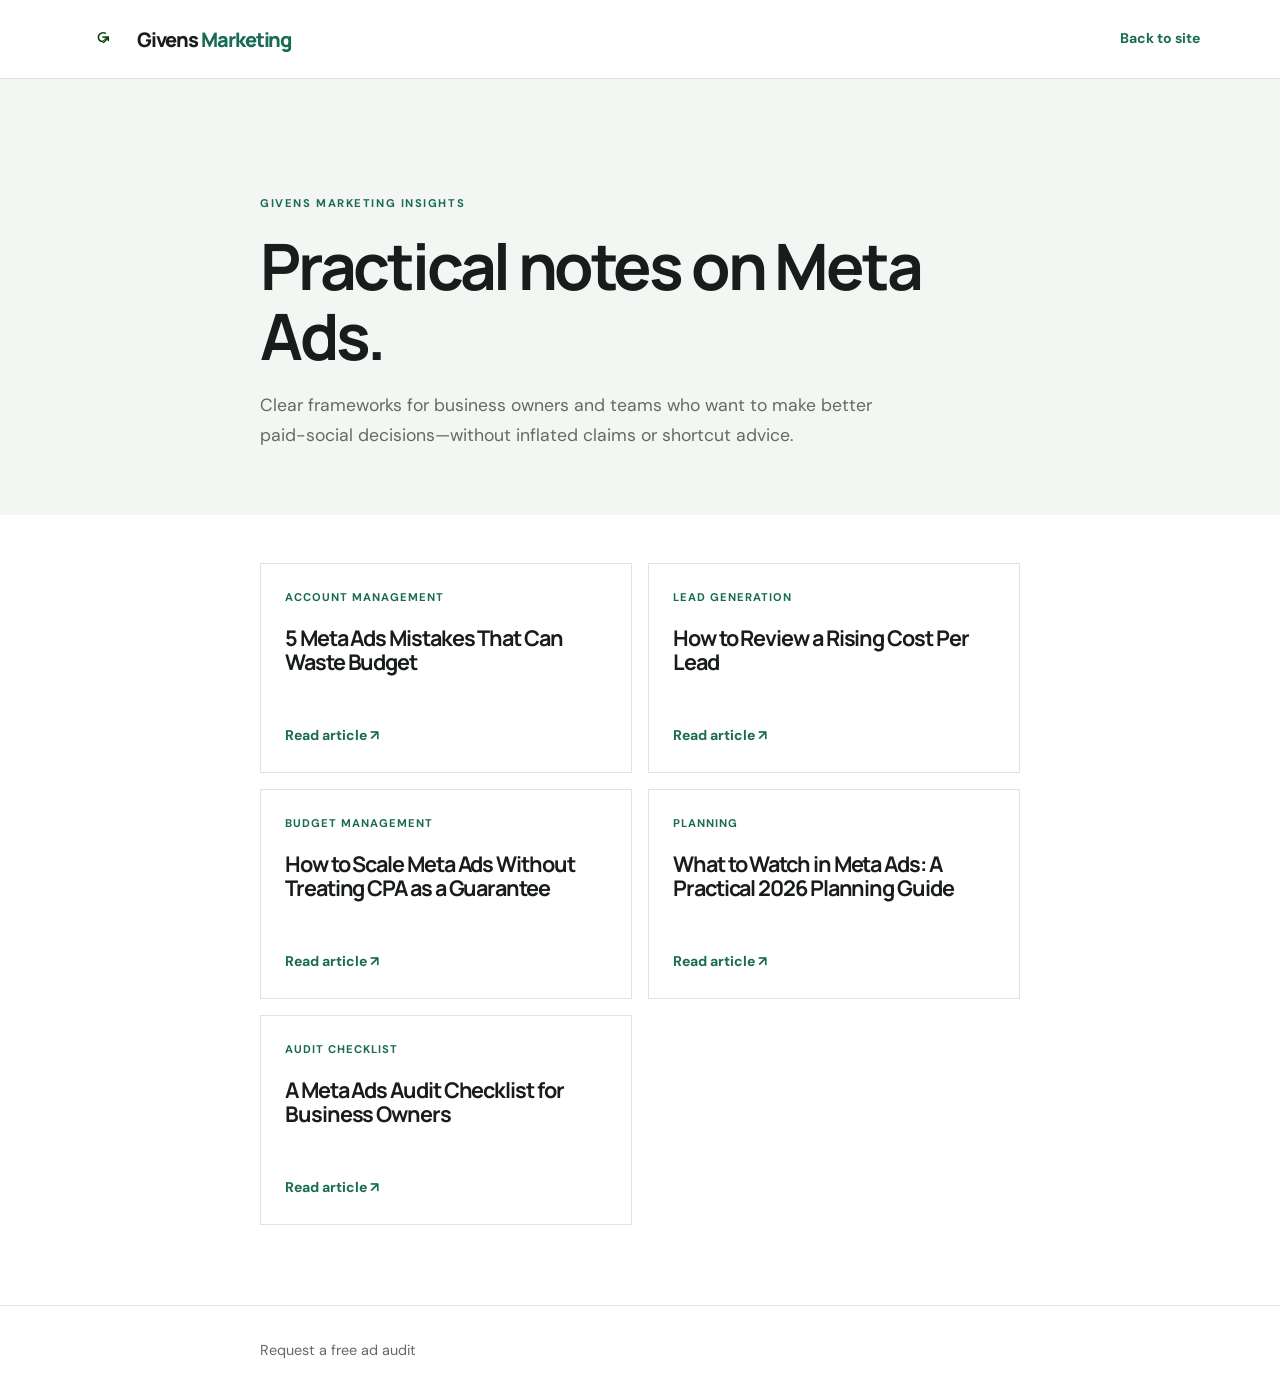
==== blog/index.html @ 4f928470 "Update Givens Marketing website" ====
﻿<!doctype html><html lang="en"><head><meta charset="utf-8"><meta name="viewport" content="width=device-width,initial-scale=1"><title>Meta Ads Insights | Givens Marketing</title><meta name="description" content="Practical Meta Ads articles from Givens Marketing on audits, creative testing, lead generation, and campaign management."><link rel="canonical" href="https://givensmarketing.vercel.app/blog/"><link rel="icon" href="../images/favicon.ico"><link rel="preconnect" href="https://fonts.googleapis.com"><link rel="preconnect" href="https://fonts.gstatic.com" crossorigin><link href="https://fonts.googleapis.com/css2?family=DM+Sans:wght@400;500;600;700&family=Manrope:wght@500;600;700;800&display=swap" rel="stylesheet"><link rel="stylesheet" href="blog.css"></head><body><header class="blog-header"><div class="blog-wrap blog-nav"><a class="blog-brand" href="../index.html#home"><img src="../images/logo.png" alt="Givens Marketing logo"><span>Givens <i>Marketing</i></span></a><a class="back-link" href="../index.html">Back to site</a></div></header><main><section class="insight-hero"><div class="article-wrap"><p class="kicker">Givens Marketing insights</p><h1>Practical notes on Meta Ads.</h1><p>Clear frameworks for business owners and teams who want to make better paid-social decisions—without inflated claims or shortcut advice.</p></div></section><section class="article-wrap cards"><a href="5-meta-ads-mistakes.html"><p>Account management</p><h2>5 Meta Ads Mistakes That Can Waste Budget</h2><span>Read article ↗</span></a><a href="reduce-cost-per-lead.html"><p>Lead generation</p><h2>How to Review a Rising Cost Per Lead</h2><span>Read article ↗</span></a><a href="scaling-ads-without-increasing-cpa.html"><p>Budget management</p><h2>How to Scale Meta Ads Without Treating CPA as a Guarantee</h2><span>Read article ↗</span></a><a href="meta-ads-trends-2026.html"><p>Planning</p><h2>What to Watch in Meta Ads: A Practical 2026 Planning Guide</h2><span>Read article ↗</span></a><a href="meta-ads-audit-checklist.html"><p>Audit checklist</p><h2>A Meta Ads Audit Checklist for Business Owners</h2><span>Read article ↗</span></a></section></main><footer class="blog-footer"><div class="article-wrap"><a href="../index.html#contact">Request a free ad audit</a></div></footer></body></html>
---- blog/blog.css ----
﻿:root{--ink:#181c1a;--muted:#626b66;--line:#dfe4e0;--soft:#f3f6f3;--green:#1a6b54;--max:760px;--display:Manrope,sans-serif;--body:"DM Sans",sans-serif}*{box-sizing:border-box}body{margin:0;color:var(--ink);font:16px/1.7 var(--body)}a{color:inherit;text-decoration:none}.blog-wrap{width:min(1120px,calc(100% - 40px));margin:auto}.article-wrap{width:min(var(--max),calc(100% - 40px));margin:auto}.blog-header{border-bottom:1px solid var(--line);background:#fff}.blog-nav{height:78px;display:flex;align-items:center;justify-content:space-between}.blog-brand{display:flex;align-items:center;gap:.55rem;font:800 1.25rem var(--display);letter-spacing:-.055em}.blog-brand img{width:48px;height:48px;object-fit:contain;border-radius:50%}.blog-brand i{color:var(--green);font-style:normal}.back-link{font-size:.88rem;font-weight:700;color:var(--green)}.article-head,.insight-hero{padding:clamp(4rem,9vw,7.5rem) 0 4rem;background:var(--soft)}.kicker{color:var(--green);font-size:.7rem;font-weight:700;letter-spacing:.14em;text-transform:uppercase;margin:0 0 1.1rem}.article-head h1,.insight-hero h1,.cards h2{font-family:var(--display);line-height:1.1;letter-spacing:-.05em}.article-head h1,.insight-hero h1{font-size:clamp(2.45rem,5vw,4.5rem);margin:0}.dek,.insight-hero>div>p:last-child{font-size:1.1rem;color:var(--muted);margin:1.2rem 0 0;max-width:640px}.byline{font-size:.83rem;color:var(--muted);margin-top:1.6rem}.byline span{margin:0 .4rem}.article-body{padding:3.5rem 0 5rem}.article-body>p:first-child{font-size:1.16rem;color:#39423d}.article-body h2{font:700 1.6rem/1.2 var(--display);letter-spacing:-.035em;margin:2.6rem 0 .7rem}.article-body p{margin:.5rem 0 1.15rem}.article-note{margin:2.5rem 0;padding:1.25rem 1.4rem;background:var(--soft);border-left:3px solid var(--green)}.article-note p{color:var(--muted);font-size:.92rem;margin:.4rem 0 0}.article-cta{margin-top:3rem;padding:1.7rem;background:var(--ink);color:#fff}.article-cta p{font:700 1.1rem var(--display);margin:0 0 .7rem}.article-cta a{color:#b9d9cd;font-weight:700}.blog-footer{border-top:1px solid var(--line);padding:2rem 0;color:var(--muted);font-size:.9rem}.blog-footer .article-wrap{display:flex;justify-content:space-between;gap:1rem}.blog-footer a:hover,.back-link:hover{color:var(--green)}.cards{display:grid;grid-template-columns:repeat(2,1fr);gap:1rem;padding:3rem 0 5rem}.cards a{border:1px solid var(--line);padding:1.5rem;min-height:210px;display:flex;flex-direction:column;transition:.2s}.cards a:hover{transform:translateY(-3px);box-shadow:0 16px 35px #16251c12}.cards p{color:var(--green);font-size:.7rem;font-weight:700;letter-spacing:.09em;text-transform:uppercase;margin:0 0 1.2rem}.cards h2{font-size:1.35rem;margin:0}.cards span{margin-top:auto;padding-top:1.5rem;font-size:.88rem;font-weight:700;color:var(--green)}@media(max-width:640px){.blog-wrap,.article-wrap{width:min(100% - 32px,var(--max))}.blog-brand img{width:42px;height:42px}.cards{grid-template-columns:1fr}.article-head,.insight-hero{padding-top:4rem}.article-body{padding-top:2.5rem}.blog-footer .article-wrap{display:block}.blog-footer a{display:block;margin:.5rem 0}}
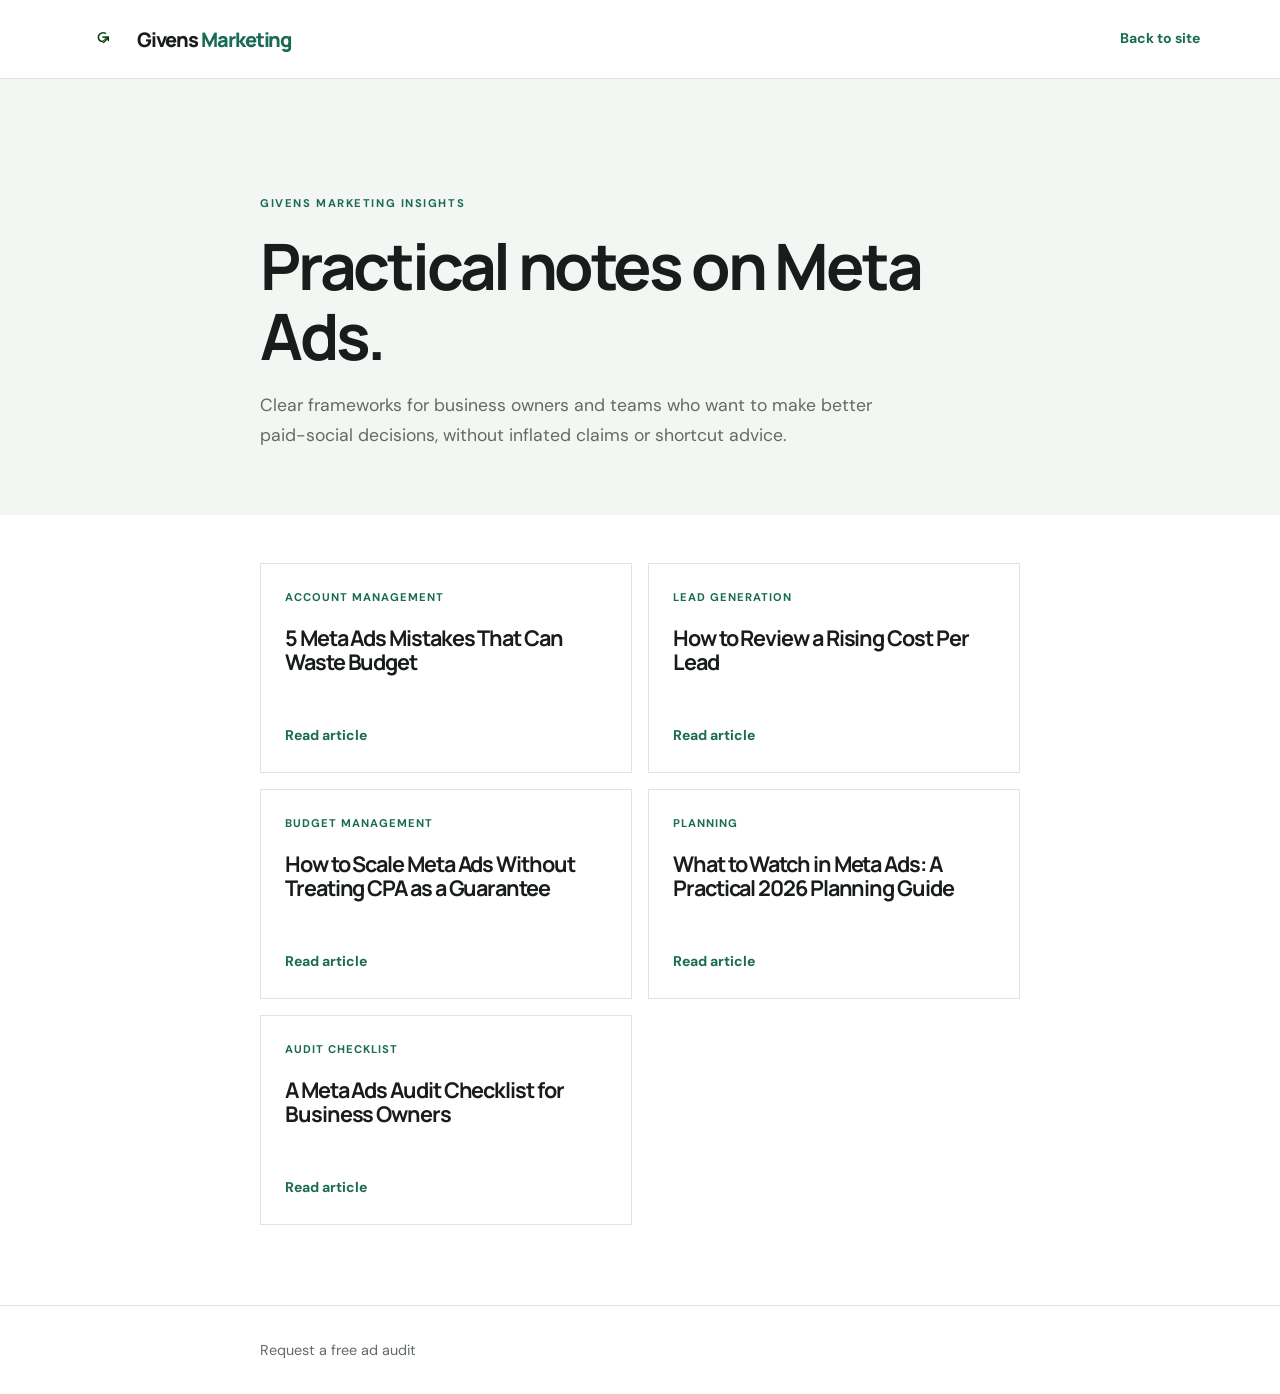
==== commit 8ed2e0d8: "Remove non-alphabetic symbols from site text Strip decorative arrows, replace em dashes with commas/" ====
--- a/blog/index.html
+++ b/blog/index.html
@@ -1 +1 @@
-﻿<!doctype html><html lang="en"><head><meta charset="utf-8"><meta name="viewport" content="width=device-width,initial-scale=1"><title>Meta Ads Insights | Givens Marketing</title><meta name="description" content="Practical Meta Ads articles from Givens Marketing on audits, creative testing, lead generation, and campaign management."><link rel="canonical" href="https://givensmarketing.vercel.app/blog/"><link rel="icon" href="../images/favicon.ico"><link rel="preconnect" href="https://fonts.googleapis.com"><link rel="preconnect" href="https://fonts.gstatic.com" crossorigin><link href="https://fonts.googleapis.com/css2?family=DM+Sans:wght@400;500;600;700&family=Manrope:wght@500;600;700;800&display=swap" rel="stylesheet"><link rel="stylesheet" href="blog.css"></head><body><header class="blog-header"><div class="blog-wrap blog-nav"><a class="blog-brand" href="../index.html#home"><img src="../images/logo.png" alt="Givens Marketing logo"><span>Givens <i>Marketing</i></span></a><a class="back-link" href="../index.html">Back to site</a></div></header><main><section class="insight-hero"><div class="article-wrap"><p class="kicker">Givens Marketing insights</p><h1>Practical notes on Meta Ads.</h1><p>Clear frameworks for business owners and teams who want to make better paid-social decisions—without inflated claims or shortcut advice.</p></div></section><section class="article-wrap cards"><a href="5-meta-ads-mistakes.html"><p>Account management</p><h2>5 Meta Ads Mistakes That Can Waste Budget</h2><span>Read article ↗</span></a><a href="reduce-cost-per-lead.html"><p>Lead generation</p><h2>How to Review a Rising Cost Per Lead</h2><span>Read article ↗</span></a><a href="scaling-ads-without-increasing-cpa.html"><p>Budget management</p><h2>How to Scale Meta Ads Without Treating CPA as a Guarantee</h2><span>Read article ↗</span></a><a href="meta-ads-trends-2026.html"><p>Planning</p><h2>What to Watch in Meta Ads: A Practical 2026 Planning Guide</h2><span>Read article ↗</span></a><a href="meta-ads-audit-checklist.html"><p>Audit checklist</p><h2>A Meta Ads Audit Checklist for Business Owners</h2><span>Read article ↗</span></a></section></main><footer class="blog-footer"><div class="article-wrap"><a href="../index.html#contact">Request a free ad audit</a></div></footer></body></html>
+<!doctype html><html lang="en"><head><meta charset="utf-8"><meta name="viewport" content="width=device-width,initial-scale=1"><title>Meta Ads Insights | Givens Marketing</title><meta name="description" content="Practical Meta Ads articles from Givens Marketing on audits, creative testing, lead generation, and campaign management."><link rel="canonical" href="https://givensmarketing.vercel.app/blog/"><link rel="icon" href="../images/favicon.ico"><link rel="preconnect" href="https://fonts.googleapis.com"><link rel="preconnect" href="https://fonts.gstatic.com" crossorigin><link href="https://fonts.googleapis.com/css2?family=DM+Sans:wght@400;500;600;700&family=Manrope:wght@500;600;700;800&display=swap" rel="stylesheet"><link rel="stylesheet" href="blog.css"></head><body><header class="blog-header"><div class="blog-wrap blog-nav"><a class="blog-brand" href="../index.html#home"><img src="../images/logo.png" alt="Givens Marketing logo"><span>Givens <i>Marketing</i></span></a><a class="back-link" href="../index.html">Back to site</a></div></header><main><section class="insight-hero"><div class="article-wrap"><p class="kicker">Givens Marketing insights</p><h1>Practical notes on Meta Ads.</h1><p>Clear frameworks for business owners and teams who want to make better paid-social decisions, without inflated claims or shortcut advice.</p></div></section><section class="article-wrap cards"><a href="5-meta-ads-mistakes.html"><p>Account management</p><h2>5 Meta Ads Mistakes That Can Waste Budget</h2><span>Read article</span></a><a href="reduce-cost-per-lead.html"><p>Lead generation</p><h2>How to Review a Rising Cost Per Lead</h2><span>Read article</span></a><a href="scaling-ads-without-increasing-cpa.html"><p>Budget management</p><h2>How to Scale Meta Ads Without Treating CPA as a Guarantee</h2><span>Read article</span></a><a href="meta-ads-trends-2026.html"><p>Planning</p><h2>What to Watch in Meta Ads: A Practical 2026 Planning Guide</h2><span>Read article</span></a><a href="meta-ads-audit-checklist.html"><p>Audit checklist</p><h2>A Meta Ads Audit Checklist for Business Owners</h2><span>Read article</span></a></section></main><footer class="blog-footer"><div class="article-wrap"><a href="../index.html#contact">Request a free ad audit</a></div></footer></body></html>
--- a/blog/blog.css
+++ b/blog/blog.css
@@ -1 +1 @@
-﻿:root{--ink:#181c1a;--muted:#626b66;--line:#dfe4e0;--soft:#f3f6f3;--green:#1a6b54;--max:760px;--display:Manrope,sans-serif;--body:"DM Sans",sans-serif}*{box-sizing:border-box}body{margin:0;color:var(--ink);font:16px/1.7 var(--body)}a{color:inherit;text-decoration:none}.blog-wrap{width:min(1120px,calc(100% - 40px));margin:auto}.article-wrap{width:min(var(--max),calc(100% - 40px));margin:auto}.blog-header{border-bottom:1px solid var(--line);background:#fff}.blog-nav{height:78px;display:flex;align-items:center;justify-content:space-between}.blog-brand{display:flex;align-items:center;gap:.55rem;font:800 1.25rem var(--display);letter-spacing:-.055em}.blog-brand img{width:48px;height:48px;object-fit:contain;border-radius:50%}.blog-brand i{color:var(--green);font-style:normal}.back-link{font-size:.88rem;font-weight:700;color:var(--green)}.article-head,.insight-hero{padding:clamp(4rem,9vw,7.5rem) 0 4rem;background:var(--soft)}.kicker{color:var(--green);font-size:.7rem;font-weight:700;letter-spacing:.14em;text-transform:uppercase;margin:0 0 1.1rem}.article-head h1,.insight-hero h1,.cards h2{font-family:var(--display);line-height:1.1;letter-spacing:-.05em}.article-head h1,.insight-hero h1{font-size:clamp(2.45rem,5vw,4.5rem);margin:0}.dek,.insight-hero>div>p:last-child{font-size:1.1rem;color:var(--muted);margin:1.2rem 0 0;max-width:640px}.byline{font-size:.83rem;color:var(--muted);margin-top:1.6rem}.byline span{margin:0 .4rem}.article-body{padding:3.5rem 0 5rem}.article-body>p:first-child{font-size:1.16rem;color:#39423d}.article-body h2{font:700 1.6rem/1.2 var(--display);letter-spacing:-.035em;margin:2.6rem 0 .7rem}.article-body p{margin:.5rem 0 1.15rem}.article-note{margin:2.5rem 0;padding:1.25rem 1.4rem;background:var(--soft);border-left:3px solid var(--green)}.article-note p{color:var(--muted);font-size:.92rem;margin:.4rem 0 0}.article-cta{margin-top:3rem;padding:1.7rem;background:var(--ink);color:#fff}.article-cta p{font:700 1.1rem var(--display);margin:0 0 .7rem}.article-cta a{color:#b9d9cd;font-weight:700}.blog-footer{border-top:1px solid var(--line);padding:2rem 0;color:var(--muted);font-size:.9rem}.blog-footer .article-wrap{display:flex;justify-content:space-between;gap:1rem}.blog-footer a:hover,.back-link:hover{color:var(--green)}.cards{display:grid;grid-template-columns:repeat(2,1fr);gap:1rem;padding:3rem 0 5rem}.cards a{border:1px solid var(--line);padding:1.5rem;min-height:210px;display:flex;flex-direction:column;transition:.2s}.cards a:hover{transform:translateY(-3px);box-shadow:0 16px 35px #16251c12}.cards p{color:var(--green);font-size:.7rem;font-weight:700;letter-spacing:.09em;text-transform:uppercase;margin:0 0 1.2rem}.cards h2{font-size:1.35rem;margin:0}.cards span{margin-top:auto;padding-top:1.5rem;font-size:.88rem;font-weight:700;color:var(--green)}@media(max-width:640px){.blog-wrap,.article-wrap{width:min(100% - 32px,var(--max))}.blog-brand img{width:42px;height:42px}.cards{grid-template-columns:1fr}.article-head,.insight-hero{padding-top:4rem}.article-body{padding-top:2.5rem}.blog-footer .article-wrap{display:block}.blog-footer a{display:block;margin:.5rem 0}}
+:root{--ink:#181c1a;--muted:#626b66;--line:#dfe4e0;--soft:#f3f6f3;--green:#1a6b54;--max:760px;--display:Manrope,sans-serif;--body:"DM Sans",sans-serif}*{box-sizing:border-box}body{margin:0;color:var(--ink);font:16px/1.7 var(--body)}a{color:inherit;text-decoration:none}.blog-wrap{width:min(1120px,calc(100% - 40px));margin:auto}.article-wrap{width:min(var(--max),calc(100% - 40px));margin:auto}.blog-header{border-bottom:1px solid var(--line);background:#fff}.blog-nav{height:78px;display:flex;align-items:center;justify-content:space-between}.blog-brand{display:flex;align-items:center;gap:.55rem;font:800 1.25rem var(--display);letter-spacing:-.055em}.blog-brand img{width:48px;height:48px;object-fit:contain;border-radius:50%}.blog-brand i{color:var(--green);font-style:normal}.back-link{font-size:.88rem;font-weight:700;color:var(--green)}.article-head,.insight-hero{padding:clamp(4rem,9vw,7.5rem) 0 4rem;background:var(--soft)}.kicker{color:var(--green);font-size:.7rem;font-weight:700;letter-spacing:.14em;text-transform:uppercase;margin:0 0 1.1rem}.article-head h1,.insight-hero h1,.cards h2{font-family:var(--display);line-height:1.1;letter-spacing:-.05em}.article-head h1,.insight-hero h1{font-size:clamp(2.45rem,5vw,4.5rem);margin:0}.dek,.insight-hero>div>p:last-child{font-size:1.1rem;color:var(--muted);margin:1.2rem 0 0;max-width:640px}.byline{font-size:.83rem;color:var(--muted);margin-top:1.6rem}.byline span{margin:0 .4rem}.article-body{padding:3.5rem 0 5rem}.article-body>p:first-child{font-size:1.16rem;color:#39423d}.article-body h2{font:700 1.6rem/1.2 var(--display);letter-spacing:-.035em;margin:2.6rem 0 .7rem}.article-body p{margin:.5rem 0 1.15rem}.article-note{margin:2.5rem 0;padding:1.25rem 1.4rem;background:var(--soft);border-left:3px solid var(--green)}.article-note p{color:var(--muted);font-size:.92rem;margin:.4rem 0 0}.article-cta{margin-top:3rem;padding:1.7rem;background:var(--ink);color:#fff}.article-cta p{font:700 1.1rem var(--display);margin:0 0 .7rem}.article-cta a{color:#b9d9cd;font-weight:700}.blog-footer{border-top:1px solid var(--line);padding:2rem 0;color:var(--muted);font-size:.9rem}.blog-footer .article-wrap{display:flex;justify-content:space-between;gap:1rem}.blog-footer a:hover,.back-link:hover{color:var(--green)}.cards{display:grid;grid-template-columns:repeat(2,1fr);gap:1rem;padding:3rem 0 5rem}.cards a{border:1px solid var(--line);padding:1.5rem;min-height:210px;display:flex;flex-direction:column;transition:.2s}.cards a:hover{transform:translateY(-3px);box-shadow:0 16px 35px #16251c12}.cards p{color:var(--green);font-size:.7rem;font-weight:700;letter-spacing:.09em;text-transform:uppercase;margin:0 0 1.2rem}.cards h2{font-size:1.35rem;margin:0}.cards span{margin-top:auto;padding-top:1.5rem;font-size:.88rem;font-weight:700;color:var(--green)}@media(max-width:640px){.blog-wrap,.article-wrap{width:min(100% - 32px,var(--max))}.blog-brand img{width:42px;height:42px}.cards{grid-template-columns:1fr}.article-head,.insight-hero{padding-top:4rem}.article-body{padding-top:2.5rem}.blog-footer .article-wrap{display:block}.blog-footer a{display:block;margin:.5rem 0}}
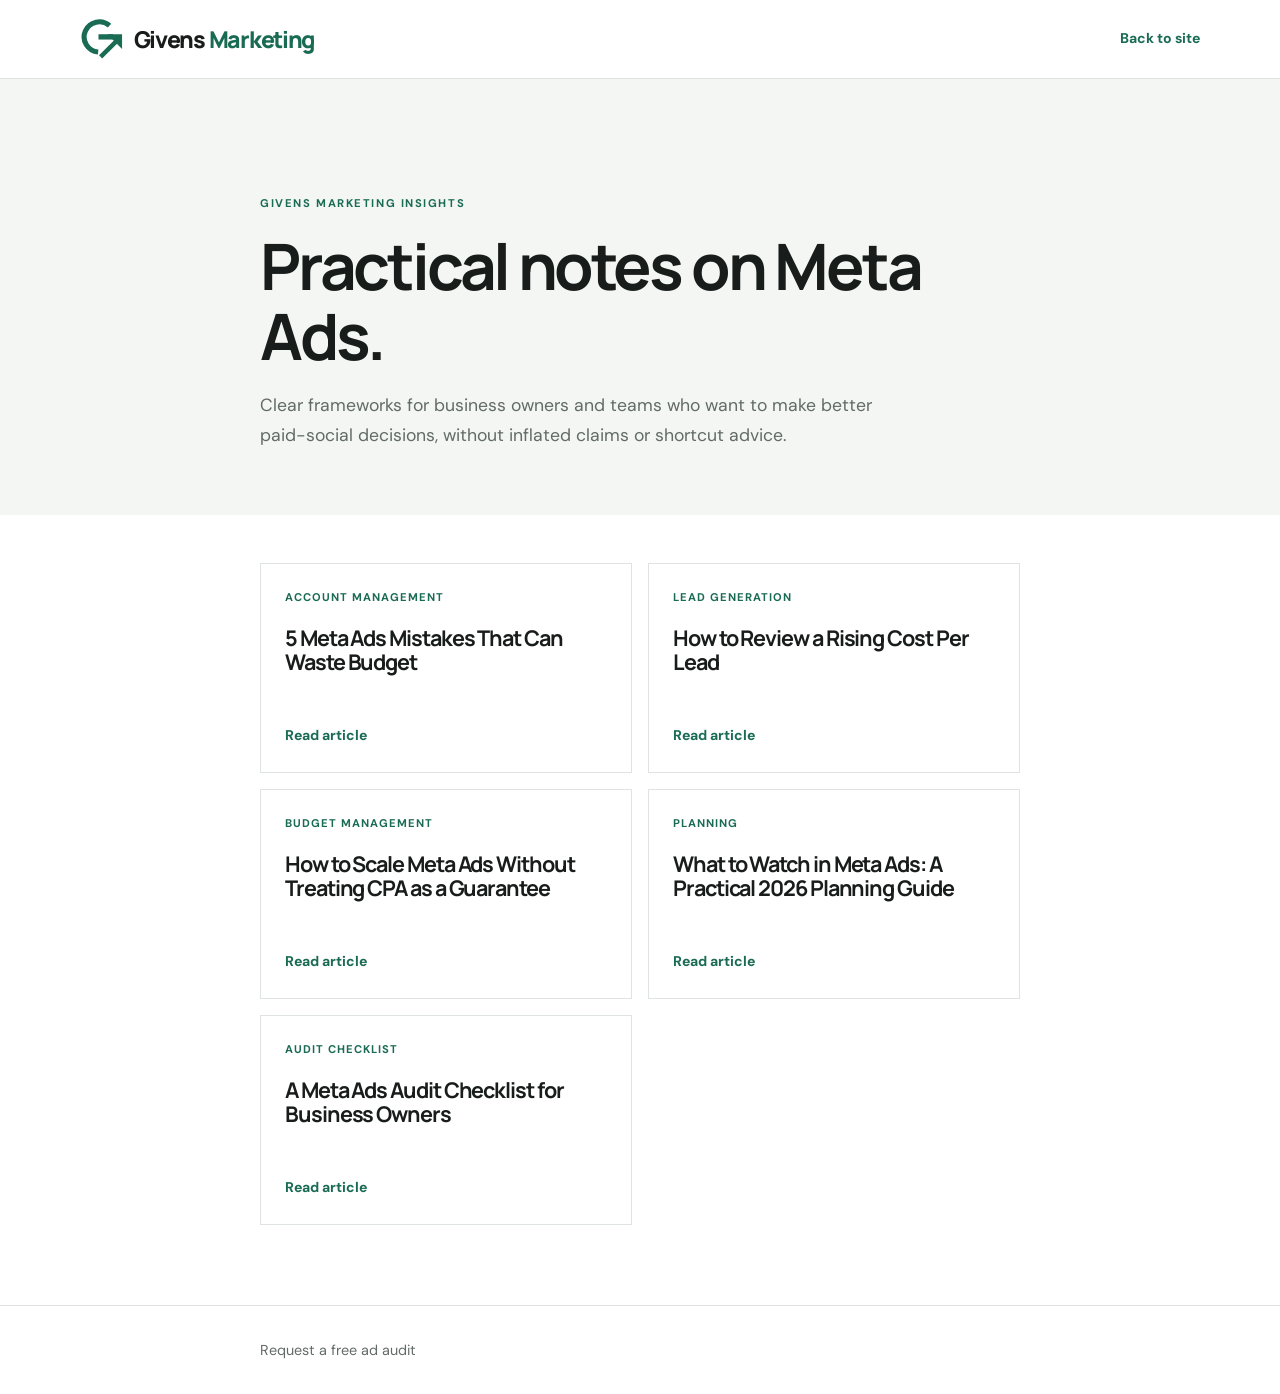
==== commit 8caa79a2: "Fill out hero section and enlarge logo Replace the padded logo PNG with a cropped SVG mark so it rea" ====
--- a/blog/index.html
+++ b/blog/index.html
@@ -1 +1 @@
-<!doctype html><html lang="en"><head><meta charset="utf-8"><meta name="viewport" content="width=device-width,initial-scale=1"><title>Meta Ads Insights | Givens Marketing</title><meta name="description" content="Practical Meta Ads articles from Givens Marketing on audits, creative testing, lead generation, and campaign management."><link rel="canonical" href="https://givensmarketing.vercel.app/blog/"><link rel="icon" href="../images/favicon.ico"><link rel="preconnect" href="https://fonts.googleapis.com"><link rel="preconnect" href="https://fonts.gstatic.com" crossorigin><link href="https://fonts.googleapis.com/css2?family=DM+Sans:wght@400;500;600;700&family=Manrope:wght@500;600;700;800&display=swap" rel="stylesheet"><link rel="stylesheet" href="blog.css"></head><body><header class="blog-header"><div class="blog-wrap blog-nav"><a class="blog-brand" href="../index.html#home"><img src="../images/logo.png" alt="Givens Marketing logo"><span>Givens <i>Marketing</i></span></a><a class="back-link" href="../index.html">Back to site</a></div></header><main><section class="insight-hero"><div class="article-wrap"><p class="kicker">Givens Marketing insights</p><h1>Practical notes on Meta Ads.</h1><p>Clear frameworks for business owners and teams who want to make better paid-social decisions, without inflated claims or shortcut advice.</p></div></section><section class="article-wrap cards"><a href="5-meta-ads-mistakes.html"><p>Account management</p><h2>5 Meta Ads Mistakes That Can Waste Budget</h2><span>Read article</span></a><a href="reduce-cost-per-lead.html"><p>Lead generation</p><h2>How to Review a Rising Cost Per Lead</h2><span>Read article</span></a><a href="scaling-ads-without-increasing-cpa.html"><p>Budget management</p><h2>How to Scale Meta Ads Without Treating CPA as a Guarantee</h2><span>Read article</span></a><a href="meta-ads-trends-2026.html"><p>Planning</p><h2>What to Watch in Meta Ads: A Practical 2026 Planning Guide</h2><span>Read article</span></a><a href="meta-ads-audit-checklist.html"><p>Audit checklist</p><h2>A Meta Ads Audit Checklist for Business Owners</h2><span>Read article</span></a></section></main><footer class="blog-footer"><div class="article-wrap"><a href="../index.html#contact">Request a free ad audit</a></div></footer></body></html>
+<!doctype html><html lang="en"><head><meta charset="utf-8"><meta name="viewport" content="width=device-width,initial-scale=1"><title>Meta Ads Insights | Givens Marketing</title><meta name="description" content="Practical Meta Ads articles from Givens Marketing on audits, creative testing, lead generation, and campaign management."><link rel="canonical" href="https://givensmarketing.vercel.app/blog/"><link rel="icon" href="../images/favicon.ico"><link rel="preconnect" href="https://fonts.googleapis.com"><link rel="preconnect" href="https://fonts.gstatic.com" crossorigin><link href="https://fonts.googleapis.com/css2?family=DM+Sans:wght@400;500;600;700&family=Manrope:wght@500;600;700;800&display=swap" rel="stylesheet"><link rel="stylesheet" href="blog.css"></head><body><header class="blog-header"><div class="blog-wrap blog-nav"><a class="blog-brand" href="../index.html#home"><img src="../images/logo-mark.svg" alt="Givens Marketing logo" width="44" height="44"><span>Givens <i>Marketing</i></span></a><a class="back-link" href="../index.html">Back to site</a></div></header><main><section class="insight-hero"><div class="article-wrap"><p class="kicker">Givens Marketing insights</p><h1>Practical notes on Meta Ads.</h1><p>Clear frameworks for business owners and teams who want to make better paid-social decisions, without inflated claims or shortcut advice.</p></div></section><section class="article-wrap cards"><a href="5-meta-ads-mistakes.html"><p>Account management</p><h2>5 Meta Ads Mistakes That Can Waste Budget</h2><span>Read article</span></a><a href="reduce-cost-per-lead.html"><p>Lead generation</p><h2>How to Review a Rising Cost Per Lead</h2><span>Read article</span></a><a href="scaling-ads-without-increasing-cpa.html"><p>Budget management</p><h2>How to Scale Meta Ads Without Treating CPA as a Guarantee</h2><span>Read article</span></a><a href="meta-ads-trends-2026.html"><p>Planning</p><h2>What to Watch in Meta Ads: A Practical 2026 Planning Guide</h2><span>Read article</span></a><a href="meta-ads-audit-checklist.html"><p>Audit checklist</p><h2>A Meta Ads Audit Checklist for Business Owners</h2><span>Read article</span></a></section></main><footer class="blog-footer"><div class="article-wrap"><a href="../index.html#contact">Request a free ad audit</a></div></footer></body></html>
--- a/blog/blog.css
+++ b/blog/blog.css
@@ -1 +1 @@
-:root{--ink:#181c1a;--muted:#626b66;--line:#dfe4e0;--soft:#f3f6f3;--green:#1a6b54;--max:760px;--display:Manrope,sans-serif;--body:"DM Sans",sans-serif}*{box-sizing:border-box}body{margin:0;color:var(--ink);font:16px/1.7 var(--body)}a{color:inherit;text-decoration:none}.blog-wrap{width:min(1120px,calc(100% - 40px));margin:auto}.article-wrap{width:min(var(--max),calc(100% - 40px));margin:auto}.blog-header{border-bottom:1px solid var(--line);background:#fff}.blog-nav{height:78px;display:flex;align-items:center;justify-content:space-between}.blog-brand{display:flex;align-items:center;gap:.55rem;font:800 1.25rem var(--display);letter-spacing:-.055em}.blog-brand img{width:48px;height:48px;object-fit:contain;border-radius:50%}.blog-brand i{color:var(--green);font-style:normal}.back-link{font-size:.88rem;font-weight:700;color:var(--green)}.article-head,.insight-hero{padding:clamp(4rem,9vw,7.5rem) 0 4rem;background:var(--soft)}.kicker{color:var(--green);font-size:.7rem;font-weight:700;letter-spacing:.14em;text-transform:uppercase;margin:0 0 1.1rem}.article-head h1,.insight-hero h1,.cards h2{font-family:var(--display);line-height:1.1;letter-spacing:-.05em}.article-head h1,.insight-hero h1{font-size:clamp(2.45rem,5vw,4.5rem);margin:0}.dek,.insight-hero>div>p:last-child{font-size:1.1rem;color:var(--muted);margin:1.2rem 0 0;max-width:640px}.byline{font-size:.83rem;color:var(--muted);margin-top:1.6rem}.byline span{margin:0 .4rem}.article-body{padding:3.5rem 0 5rem}.article-body>p:first-child{font-size:1.16rem;color:#39423d}.article-body h2{font:700 1.6rem/1.2 var(--display);letter-spacing:-.035em;margin:2.6rem 0 .7rem}.article-body p{margin:.5rem 0 1.15rem}.article-note{margin:2.5rem 0;padding:1.25rem 1.4rem;background:var(--soft);border-left:3px solid var(--green)}.article-note p{color:var(--muted);font-size:.92rem;margin:.4rem 0 0}.article-cta{margin-top:3rem;padding:1.7rem;background:var(--ink);color:#fff}.article-cta p{font:700 1.1rem var(--display);margin:0 0 .7rem}.article-cta a{color:#b9d9cd;font-weight:700}.blog-footer{border-top:1px solid var(--line);padding:2rem 0;color:var(--muted);font-size:.9rem}.blog-footer .article-wrap{display:flex;justify-content:space-between;gap:1rem}.blog-footer a:hover,.back-link:hover{color:var(--green)}.cards{display:grid;grid-template-columns:repeat(2,1fr);gap:1rem;padding:3rem 0 5rem}.cards a{border:1px solid var(--line);padding:1.5rem;min-height:210px;display:flex;flex-direction:column;transition:.2s}.cards a:hover{transform:translateY(-3px);box-shadow:0 16px 35px #16251c12}.cards p{color:var(--green);font-size:.7rem;font-weight:700;letter-spacing:.09em;text-transform:uppercase;margin:0 0 1.2rem}.cards h2{font-size:1.35rem;margin:0}.cards span{margin-top:auto;padding-top:1.5rem;font-size:.88rem;font-weight:700;color:var(--green)}@media(max-width:640px){.blog-wrap,.article-wrap{width:min(100% - 32px,var(--max))}.blog-brand img{width:42px;height:42px}.cards{grid-template-columns:1fr}.article-head,.insight-hero{padding-top:4rem}.article-body{padding-top:2.5rem}.blog-footer .article-wrap{display:block}.blog-footer a{display:block;margin:.5rem 0}}
+:root{--ink:#181c1a;--muted:#626b66;--line:#dfe4e0;--soft:#f3f6f3;--green:#1a6b54;--max:760px;--display:Manrope,sans-serif;--body:"DM Sans",sans-serif}*{box-sizing:border-box}body{margin:0;color:var(--ink);font:16px/1.7 var(--body)}a{color:inherit;text-decoration:none}.blog-wrap{width:min(1120px,calc(100% - 40px));margin:auto}.article-wrap{width:min(var(--max),calc(100% - 40px));margin:auto}.blog-header{border-bottom:1px solid var(--line);background:#fff}.blog-nav{height:78px;display:flex;align-items:center;justify-content:space-between}.blog-brand{display:flex;align-items:center;gap:.6rem;font:800 1.45rem var(--display);letter-spacing:-.055em}.blog-brand img{width:44px;height:44px;object-fit:contain}.blog-brand i{color:var(--green);font-style:normal}.back-link{font-size:.88rem;font-weight:700;color:var(--green)}.article-head,.insight-hero{padding:clamp(4rem,9vw,7.5rem) 0 4rem;background:var(--soft)}.kicker{color:var(--green);font-size:.7rem;font-weight:700;letter-spacing:.14em;text-transform:uppercase;margin:0 0 1.1rem}.article-head h1,.insight-hero h1,.cards h2{font-family:var(--display);line-height:1.1;letter-spacing:-.05em}.article-head h1,.insight-hero h1{font-size:clamp(2.45rem,5vw,4.5rem);margin:0}.dek,.insight-hero>div>p:last-child{font-size:1.1rem;color:var(--muted);margin:1.2rem 0 0;max-width:640px}.byline{font-size:.83rem;color:var(--muted);margin-top:1.6rem}.byline span{margin:0 .4rem}.article-body{padding:3.5rem 0 5rem}.article-body>p:first-child{font-size:1.16rem;color:#39423d}.article-body h2{font:700 1.6rem/1.2 var(--display);letter-spacing:-.035em;margin:2.6rem 0 .7rem}.article-body p{margin:.5rem 0 1.15rem}.article-note{margin:2.5rem 0;padding:1.25rem 1.4rem;background:var(--soft);border-left:3px solid var(--green)}.article-note p{color:var(--muted);font-size:.92rem;margin:.4rem 0 0}.article-cta{margin-top:3rem;padding:1.7rem;background:var(--ink);color:#fff}.article-cta p{font:700 1.1rem var(--display);margin:0 0 .7rem}.article-cta a{color:#b9d9cd;font-weight:700}.blog-footer{border-top:1px solid var(--line);padding:2rem 0;color:var(--muted);font-size:.9rem}.blog-footer .article-wrap{display:flex;justify-content:space-between;gap:1rem}.blog-footer a:hover,.back-link:hover{color:var(--green)}.cards{display:grid;grid-template-columns:repeat(2,1fr);gap:1rem;padding:3rem 0 5rem}.cards a{border:1px solid var(--line);padding:1.5rem;min-height:210px;display:flex;flex-direction:column;transition:.2s}.cards a:hover{transform:translateY(-3px);box-shadow:0 16px 35px #16251c12}.cards p{color:var(--green);font-size:.7rem;font-weight:700;letter-spacing:.09em;text-transform:uppercase;margin:0 0 1.2rem}.cards h2{font-size:1.35rem;margin:0}.cards span{margin-top:auto;padding-top:1.5rem;font-size:.88rem;font-weight:700;color:var(--green)}@media(max-width:640px){.blog-wrap,.article-wrap{width:min(100% - 32px,var(--max))}.blog-brand img{width:38px;height:38px}.cards{grid-template-columns:1fr}.article-head,.insight-hero{padding-top:4rem}.article-body{padding-top:2.5rem}.blog-footer .article-wrap{display:block}.blog-footer a{display:block;margin:.5rem 0}}
